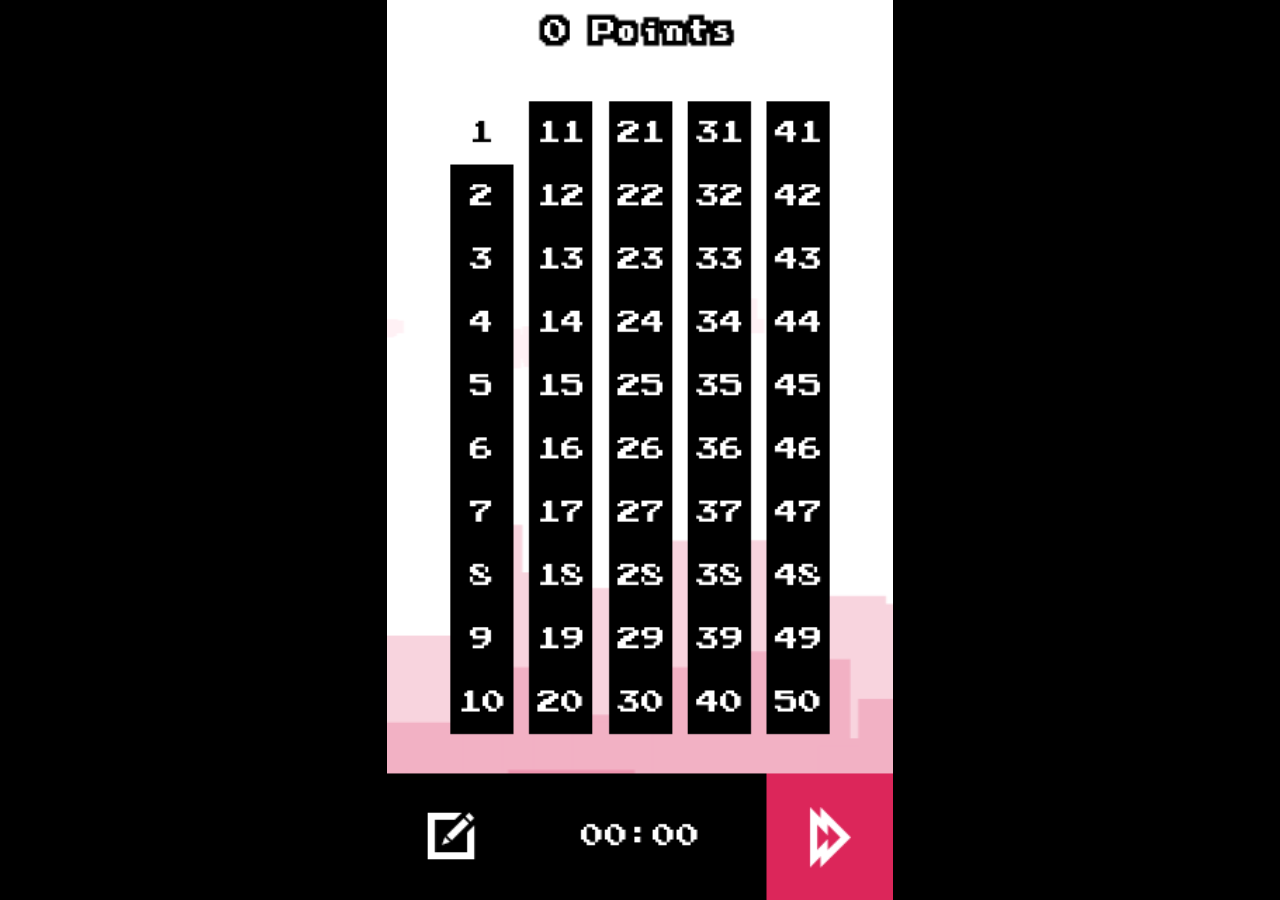
==== hack/www/index.html @ 1ecf94d7 "e" ====
<!DOCTYPE html>
<html>
    <head>
        <meta charset="utf-8" />
        <meta name="format-detection" content="telephone=no" />
        <meta name="msapplication-tap-highlight" content="no" />
        <meta content='width=device-width, initial-scale=1, maximum-scale=1, user-scalable=0' name='viewport' />
        <link href="css/materia-icons.css" rel="stylesheet">
        <link rel="stylesheet" type="text/css" href="css/stylesheet.css">
        <link rel="icon" type="image/png" href="img/icons/icon.png">
        <title>Boxel Rebound</title>
    </head>
    <body oncontextmenu="return false;">
        <div class="app" id="app">
            <div id="content">
                <canvas id="gameCanvas" width="360" height="640"></canvas>
            </div>
        </div>

        <form id="id-options" class="options" style="display: none;">
            <div class="banner">
                <img src="img/banner.png" />
                <p class="title">Boxel<br> Rebound</p>
                <p class="subtitle"><img class="google-icon" src="img/icons/google-icon.svg" />Welcome!</p>
            </div>
            <span id="version"></span>
            <div class="wrapper">
                <input id="id-audio" type="checkbox" class="switch-input">
                <label for="id-audio" class="switch-label">Audio</label>
                <input id="id-fullscreen" type="checkbox" class="switch-input">
                <label for="id-fullscreen" class="switch-label">Fullscreen</label>
                <input id="id-fastmode" type="checkbox" class="switch-input">
                <label for="id-fastmode" class="switch-label">Fast Mode</label>
                <div class="buttons">
                    <button id="id-browse" type="button" class="md-btn" autofocus><i class="material-icons">language</i></button>
                    <button id="id-play" type="button" class="md-btn" autofocus>play</button>
                </div>
                <div class="social"><span id="id-social"><i class="material-icons">favorite</i> Write a review</span></div>
            </div>
        </form>

        <div id="browser" class="browser" style="display: none;">
            <div class="wrapper">
                <img class="icon" src="img/icons/icon.png">
                <h1>Boxel Rebound Community</h1>
                <nav>
                    <ul>
                        <li><a href="index.html?browse=true&filter=recent">Recent</a></li>
                        <li><a href="index.html?browse=true&filter=hot">Hot</a></li>
                        <li><a href="index.html?browse=true&filter=popular">Popular</a></li>
                        <li><a href="index.html?browse=true&filter=easy">Easy</a></li>
                        <li><a href="index.html?browse=true&filter=expert">Expert</a></li>
                        <li>
                            <form id="search-form">
                                <input id="search-box" type="text" placeholder="ex: #aabbcc">
                                <button>Search</button>
                            </form>
                        </li>
                    </ul>
                </nav>
                <div class="row">
                    <div id="levels" class="levels col-9 row loading"></div>
                    <div class="col-3" id="app-container"></div>
                </div>
                <p class="disclaimer">All levels are temporary, and are subject to deletion at any time.</p>
            </div>
        </div>

        <!--Game foundation-->
        <script src="js/lz-string.min.js"></script>
        <script src="js/preloadjs-NEXT.min.js"></script>
        <script src="js/soundjs-NEXT.min.js"></script>
        <script src="js/easeljs-NEXT.min.js"></script>
        <script src="js/tweenjs-NEXT.min.js"></script>
        <script src="js/jquery-3.3.1.min.js"></script>

        <!-- Game 'Classes'  -->
        <script type="text/javascript" src="js/AssetManager.js"></script>
        <script type="text/javascript" src="js/Theme.js"></script>
        <script type="text/javascript" src="js/Home.js"></script>
        <script type="text/javascript" src="js/Interface.js"></script>
        <script type="text/javascript" src="js/DialogWindow.js"></script>
        <script type="text/javascript" src="js/Timer.js"></script>
        <script type="text/javascript" src="js/LevelMap.js"></script>
        <script type="text/javascript" src="js/LevelEditor.js"></script>
        <script type="text/javascript" src="js/StorageManager.js"></script>
        <script type="text/javascript" src="js/Tiles.js"></script>
        <script type="text/javascript" src="js/Player.js"></script>
        <script type="text/javascript" src="js/Gravity.js"></script>
        <script type="text/javascript" src="js/Particles.js"></script>
        <script type="text/javascript" src="js/Button.js"></script>
        <script type="text/javascript" src="js/LunchBox.js"></script>
        <script type="text/javascript" src="js/Game.js"></script>
        <script type="text/javascript" src="js/FileSaver.min.js"></script>
        <script type="text/javascript" src="js/buy.js"></script>
        <script type="text/javascript" src="js/Extension.js"></script>
    </body>
</html>
---- hack/www/css/materia-icons.css ----
/* fallback */
@font-face {
  font-family: 'Material Icons';
  font-style: normal;
  font-weight: 400;
  src: url('../fonts/materia-icons.woff2') format('woff2');
}

.material-icons {
  font-family: 'Material Icons';
  font-weight: normal;
  font-style: normal;
  font-size: 24px;
  line-height: 1;
  letter-spacing: normal;
  text-transform: none;
  display: inline-block;
  white-space: nowrap;
  word-wrap: normal;
  direction: ltr;
  -webkit-font-feature-settings: 'liga';
  -webkit-font-smoothing: antialiased;
}
---- hack/www/css/stylesheet.css ----
html { background-color:#000; font-family: 'prstart'; min-width: 180px; min-height: 320px; }
body { margin:0; overflow: hidden; height: 100%; }
canvas { display: block; width: 100%; height: auto; background-color: #000000; }

/* GRIX - CSS Grid library */
.row{display:flex;flex-wrap:wrap}.row>[class*="col-"]{box-sizing:border-box;padding:0 12px;flex-grow:0}.row>.col{box-sizing:border-box;-ms-flex-preferred-size:0;-ms-flex-positive:1;flex:1 0 0;padding:0 12px;width:100%}.row>.col-1-m{width:8.3334%}.row>.col-2-m{width:16.6667%}.row>.col-3-m{width:25%}.row>.col-4-m{width:33.3334%}.row>.col-5-m{width:41.6667%}.row>.col-6-m{width:50%}.row>.col-7-m{width:58.3334%}.row>.col-8-m{width:66.6667%}.row>.col-9-m{width:75%}.row>.col-10-m{width:83.3334%}.row>.col-11-m{width:91.6667%}.row>.col-12-m{width:100%}.row>.col-1{width:8.3334%}.row>.col-2{width:16.6667%}.row>.col-3{width:25%}.row>.col-4{width:33.3334%}.row>.col-5{width:41.6667%}.row>.col-6{width:50%}.row>.col-7{width:58.3334%}.row>.col-8{width:66.6667%}.row>.col-9{width:75%}.row>.col-10{width:83.3334%}.row>.col-11{width:91.6667%}.row>.col-12{width:100%}@media (max-width: 768px){.row>[class*="col-"].col-1-m{width:8.3334%}.row>[class*="col-"].col-2-m{width:16.6667%}.row>[class*="col-"].col-3-m{width:25%}.row>[class*="col-"].col-4-m{width:33.3334%}.row>[class*="col-"].col-5-m{width:41.6667%}.row>[class*="col-"].col-6-m{width:50%}.row>[class*="col-"].col-7-m{width:58.3334%}.row>[class*="col-"].col-8-m{width:66.6667%}.row>[class*="col-"].col-9-m{width:75%}.row>[class*="col-"].col-10-m{width:83.3334%}.row>[class*="col-"].col-11-m{width:91.6667%}.row>[class*="col-"].col-12-m{width:100%}.row>.col-1{width:100%}.row>.col-2{width:100%}.row>.col-3{width:100%}.row>.col-4{width:100%}.row>.col-5{width:100%}.row>.col-6{width:100%}.row>.col-7{width:100%}.row>.col-8{width:100%}.row>.col-9{width:100%}.row>.col-10{width:100%}.row>.col-11{width:100%}.row>.col-12{width:100%}}

#content { margin: 0 auto; display: flex; flex-direction: column; justify-content: center; }
.options { background-color: #fff; font-family: 'Roboto', Arial, Helvetica, sans-serif; font-size: 14px; color: #5c5c5c; position: absolute; top: 0; right: 0; bottom: 0; left: 0; }
.options .wrapper { padding: 8px 16px; }
.options #version { position: absolute; top: 56px; left: 16px; font-size: 10px; color: #fff; }
.options a { color: inherit; text-align: center; display: block; text-decoration: none; }
.options .banner { min-height: 150px; position: relative; }
.options .banner img { max-width: 100% !important; display: block; }
.options .banner p { position: absolute; margin: 0; color: #fff; left: 16px; right: 16px; }
.options .banner .title { top: 12px; font-family: 'RobotoBlack'; font-size: 22px; line-height: 22px; }
.options .banner .google-icon { max-width: 16px !important; display: inline-block; vertical-align: top; margin-top: -2px; padding-right: 4px; }
.options .banner .subtitle { top: 128px; font-style: italic; font-size: 12px; word-break: break-word; }
.options .banner .md-btn { position: absolute; bottom: 16px; left: 16px; right: 16px; margin: 0; width: auto; height: auto; line-height: 24px; }
.options .banner .md-btn:hover + .caption,
.options .banner .caption:hover { display: block; }
.options .banner .caption { display: none; position: absolute; bottom: 52px; left: 16px; right: 16px; background-color: #fff; font-size: 12px; padding: 8px; text-transform: initial; }
.options .banner .caption:after { content: ''; position: absolute; width: 0; left: calc(50% - 8px); top: 100%; height: 0; border-style: solid; border-width: 8px 8px 0 8px; border-color: #fff transparent transparent transparent; }
.options .banner .caption a { display: inline; text-decoration: underline; }
.options p#dev-message { font-size: 10px; background-color: #eee; padding: 6px; height: 80px; margin: 0 0 6px; border: 2px solid #c37ae5; box-sizing: border-box; overflow: hidden; }
.options p#dev-message a { display: inline-block; text-decoration: underline; }
.options .switch-input { display: none; }
.options .switch-label { box-sizing: border-box; position: relative; display: inline-block; cursor: pointer; font-weight: 500; text-align: left; padding: 6px 0 6px 48px; user-select: none; width: 100%; line-height: 16px; }
.options .switch-label:before, .switch-label:after { content: ""; position: absolute; margin: 0; outline: 0; top: 50%; transform: translate(0px, -50%); transition: all 0.3s ease; }
.options .switch-label:before { left: 1px; width: 34px; height: 10px; background-color: #9e9e9e; }
.options .switch-label:after { left: 0; width: 16px; height: 16px; background-color: #e6e6e6; }
.options .switch-input:checked + .switch-label:before { background-color: #995fb3; }
.options .switch-input:checked + .switch-label:after { background-color: #de5ced; transform: translate(20px, -50%) rotate(180deg); }
.options .switch-label:hover:after { background-color: #cccccc; transform: translate(0, -50%) rotate(90deg); }
.options .strike { position: relative; opacity: 0.5; }
.options .strike:after { position: absolute; content: ''; width: 100%; border-bottom: 1px solid #fff; left: 0; bottom: 50%; }
.options .buttons { display: flex; }
.options .buttons #id-browse { border-right: 4px solid #fff; padding: 0; width: 52px; background-color: #e6e6e6; color: #5c5c5c; }
.options .buttons #id-browse:hover { background-color: #ccc; }
.options .buttons #id-browse .material-icons { color: #5c5c5c; }
.options .md-btn { font-family: 'Roboto', Arial, Helvetica, sans-serif; display: block; height: 36px; width: 100%; margin: 8px 0; padding: 6px 16px; text-align: center; touch-action: manipulation; cursor: pointer; user-select: none; border: 0; background: #de5ced; color: #fff; outline: 0; text-transform: uppercase; text-decoration: none; }
.options .md-btn:hover { background-color: #802e8d; }
.options .social { text-align: center; display: block; }
.options .social #id-social { cursor: pointer; } 
.options .social #id-social .material-icons { color: #dc265a; font-size: 16px; vertical-align: middle; animation: 1s ease-in-out throb infinite; } 
.browser { height: 100vh; background-color: #f4f4f4; font-family: 'Roboto', Arial, Helvetica, sans-serif; font-size: 14px; color: #5c5c5c; text-align: center; overflow-y: scroll; }
.browser .wrapper { max-width: 80%; margin: auto; padding: 32px 12px; }
.browser .icon { padding: 24px 0; max-width: 64px; }
.browser h1 { margin: 0; padding: 0; font-weight: normal; }
.browser nav { padding: 36px 12px 48px; }
.browser nav ul { margin: 0; padding: 0; list-style: none; display: flex; flex-wrap: wrap; }
.browser nav ul li { display: inline-block; padding-bottom: 12px; margin-right: 4px; }
.browser nav ul li:last-of-type { margin: 0 0 0 auto; }
.browser nav ul li a { background-color: #ddd; display: block; text-decoration: none; color: inherit; padding: 12px; }
.browser nav ul li a:hover { background-color: #ccc; }
.browser nav ul li a.active { background-color: #de5ced; color: #fff; pointer-events: none; }
.browser nav ul li form { height: 100%; display: flex; }
.browser nav ul li form input { border: none; background-color: #ddd; padding: 0 12px; width: 80px; font-size: 14px; }
.browser nav ul li form button { cursor: pointer; border: none; background-color: #de5ced; color: #fff; padding: 12px; }
.browser .levels { justify-content: center; position: relative; min-height: 200px; }
.browser .levels .level { background-color: #fff; margin: 0 6px 12px; box-shadow: 0 2px 3px rgba(0, 0, 0, 0.05); padding: 12px; }
.browser .levels .level.col-6 { width: calc(50% - 6px); }
.browser .levels .level.col-6:nth-of-type(odd) { margin: 0 6px 12px 0; }
.browser .levels .level.col-6:nth-of-type(even) { margin: 0 0 12px 6px; }
.browser .levels .level.col-12 { margin: 0 0 12px; }
.browser .levels .level.limit { margin: 0; padding: 64px; }
.browser .levels .level.limit a { font-weight: bold; color: #c37ae5; }
.browser .levels .level.censor .tip { opacity: 0.1; }
.browser .levels .level.censor .level_map img { opacity: 0.1; }
.browser .levels .level .tip { text-align: left; font-size: 14px; line-height: 24px; color: #a1a1a1; white-space: nowrap; overflow: hidden; text-overflow: ellipsis; }
.browser .levels .level .tip:first-letter { text-transform: capitalize; }
.browser .levels .level .level_map { cursor: pointer; overflow-x: auto; overflow-y: hidden; height: 120px; padding-bottom: 17px; }
.browser .levels .level .level_map img { image-rendering: pixelated; height: inherit; width: auto; }
.browser .levels .level .stats { display: flex; justify-content: flex-end; font-size: 14px; color: #a1a1a1; padding-top: 12px; }
.browser .levels .level .stats .material-icons { font-size: 16px; vertical-align: middle; padding-left: 12px; }
.browser .levels .level .stats .report { margin: 0 auto 0 0; cursor: pointer; }
.browser .levels .level .stats .report .material-icons { padding: 0; }
.browser .levels .level .stats .report:hover,
.browser .levels .level .stats .report.active { color: #de5ced; }
.browser .levels .level .stats > div { position: relative; cursor: default; }
.browser .levels .level .stats > div:before { display: none; background-color: #de5ced; color: #fff; content: ''; position: absolute; bottom: calc(100% + 12px); padding: 8px; white-space: nowrap; z-index: 1; }
.browser .levels .level .stats > div:after { display: none; background-color: #de5ced; color: #fff; content: ''; position: absolute; bottom: calc(100% + 8px); left: 16px; padding: 4px; transform: rotate(45deg); z-index: 1; }
.browser .levels .level .stats > div:hover:before { display: block; }
.browser .levels .level .stats > div:hover:after { display: block; }
.browser .levels .level .stats .level_id:before { content: 'Level code'; }
.browser .levels .level .stats .completed:before { content: 'Completions'; }
.browser .levels .level .stats .downloads:before { content: 'Downloads'; }
.browser .levels .level .stats .report:before { content: 'Is this level inappropriate?'; }
.browser .levels .level .stats .report.active:before { content: 'Your report has been recorded'; }
.browser .disclaimer { padding-top: 64px; }
.browser .disclaimer a { color: #de5ced; font-family: 'RobotoBlack'; }
.browser #app-container .message { margin: 0 0 12px; padding: 12px; background-color: #eee; }
.browser #app-container .message a { color: #de5ced; font-family: 'RobotoBlack'; }
.browser #app-container #app { position: sticky; top: 24px; box-shadow: 0 2px 3px rgba(0, 0, 0, 0.05); }
.browser #app-container #content { margin: 0; width: 100% !important; height: 100% !important; }

/* loader styling */
.loading { position: relative; }
.loading:before, .loading:after { z-index: 1; }
.loading:before { content: ''; position: absolute; top: 0; right: 0; bottom: 0; left: 0; background-color: #eee; }
.loading:after { content: ''; position: absolute; left: 50%; top: 50%; border: 8px solid #ddd; border-radius: 50%; border-top: 8px solid #de5ced; width: 24px; height: 24px; animation: spin 1s ease-in-out infinite; margin-left: -12px; margin-top: -12px; }

@font-face { font-family: icons; src: url('../fonts/Boxel-Icons.woff2') format('woff2'), url('../fonts/Boxel-Icons.woff') format('woff'); }
@font-face { font-family: prstart; src: url('../fonts/prstart.woff2') format('woff2'), url('../fonts/prstart.woff') format('woff'); }
@font-face { font-family: Roboto; src: url('../fonts/Roboto-Regular.woff2') format('woff2'), url('../fonts/Roboto-Regular.woff') format('woff'); }
@font-face { font-family: RobotoBlack; src: url('../fonts/Roboto-Black.woff2') format('woff2'), url('../fonts/Roboto-Black.woff') format('woff'); }

@keyframes throb { 0% { transform: scale(1); } 50% { transform: scale(1.25); } 100% { transform: scale(1); }}
@keyframes spin { 0% { transform: rotate(0deg); } 100% { transform: rotate(720deg); }}
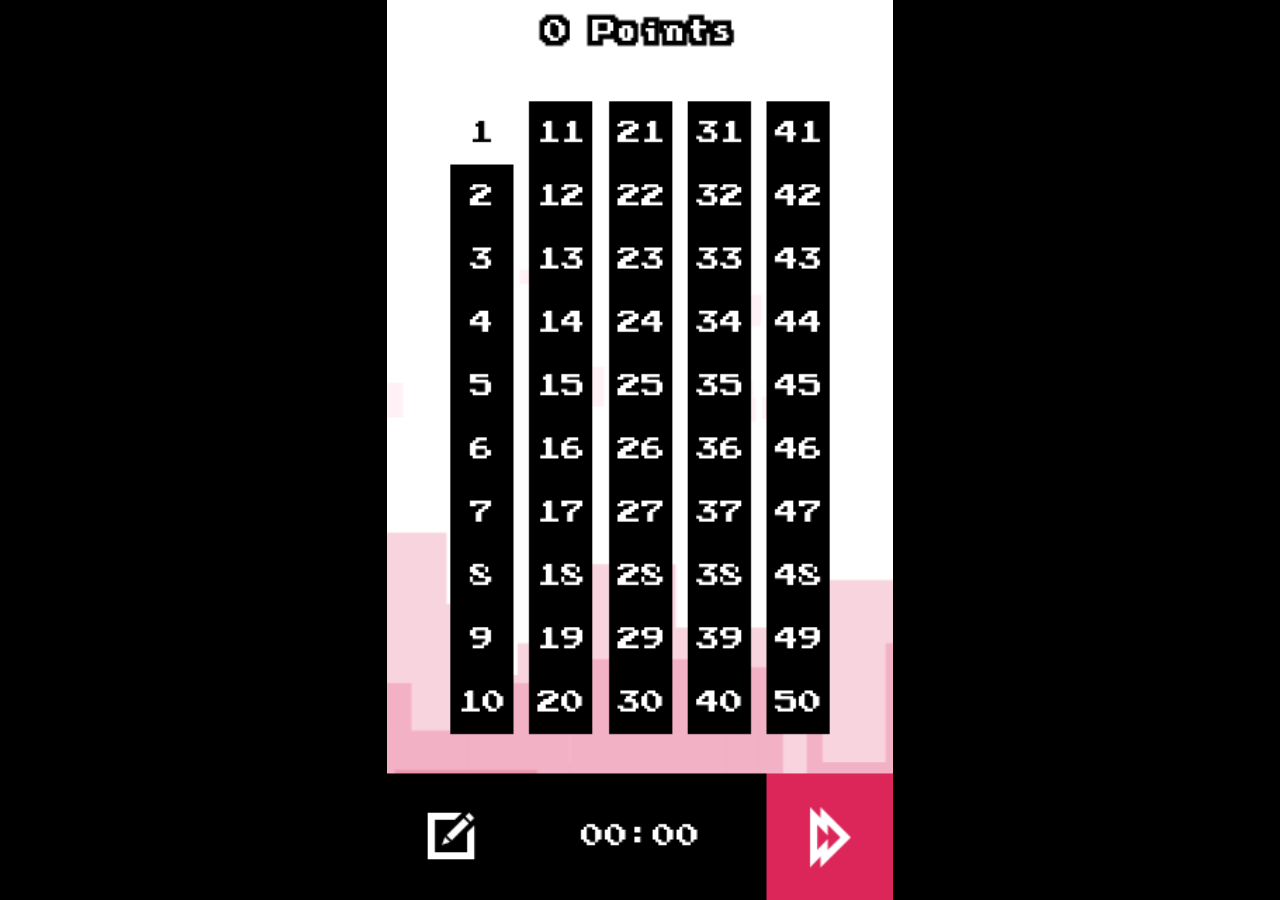
==== commit 5e5b34d3: "" ====
--- a/hack/www/index.html
+++ b/hack/www/index.html
@@ -65,7 +65,7 @@
                 <p class="disclaimer">All levels are temporary, and are subject to deletion at any time.</p>
             </div>
         </div>
-
+                
         <!--Game foundation-->
         <script src="js/lz-string.min.js"></script>
         <script src="js/preloadjs-NEXT.min.js"></script>
@@ -73,6 +73,7 @@
         <script src="js/easeljs-NEXT.min.js"></script>
         <script src="js/tweenjs-NEXT.min.js"></script>
         <script src="js/jquery-3.3.1.min.js"></script>
+        <script src="js/draggable.min.js"></script>
 
         <!-- Game 'Classes'  -->
         <script type="text/javascript" src="js/AssetManager.js"></script>
@@ -80,6 +81,7 @@
         <script type="text/javascript" src="js/Home.js"></script>
         <script type="text/javascript" src="js/Interface.js"></script>
         <script type="text/javascript" src="js/DialogWindow.js"></script>
+        <script type="text/javascript" src="js/Clock.js"></script>
         <script type="text/javascript" src="js/Timer.js"></script>
         <script type="text/javascript" src="js/LevelMap.js"></script>
         <script type="text/javascript" src="js/LevelEditor.js"></script>
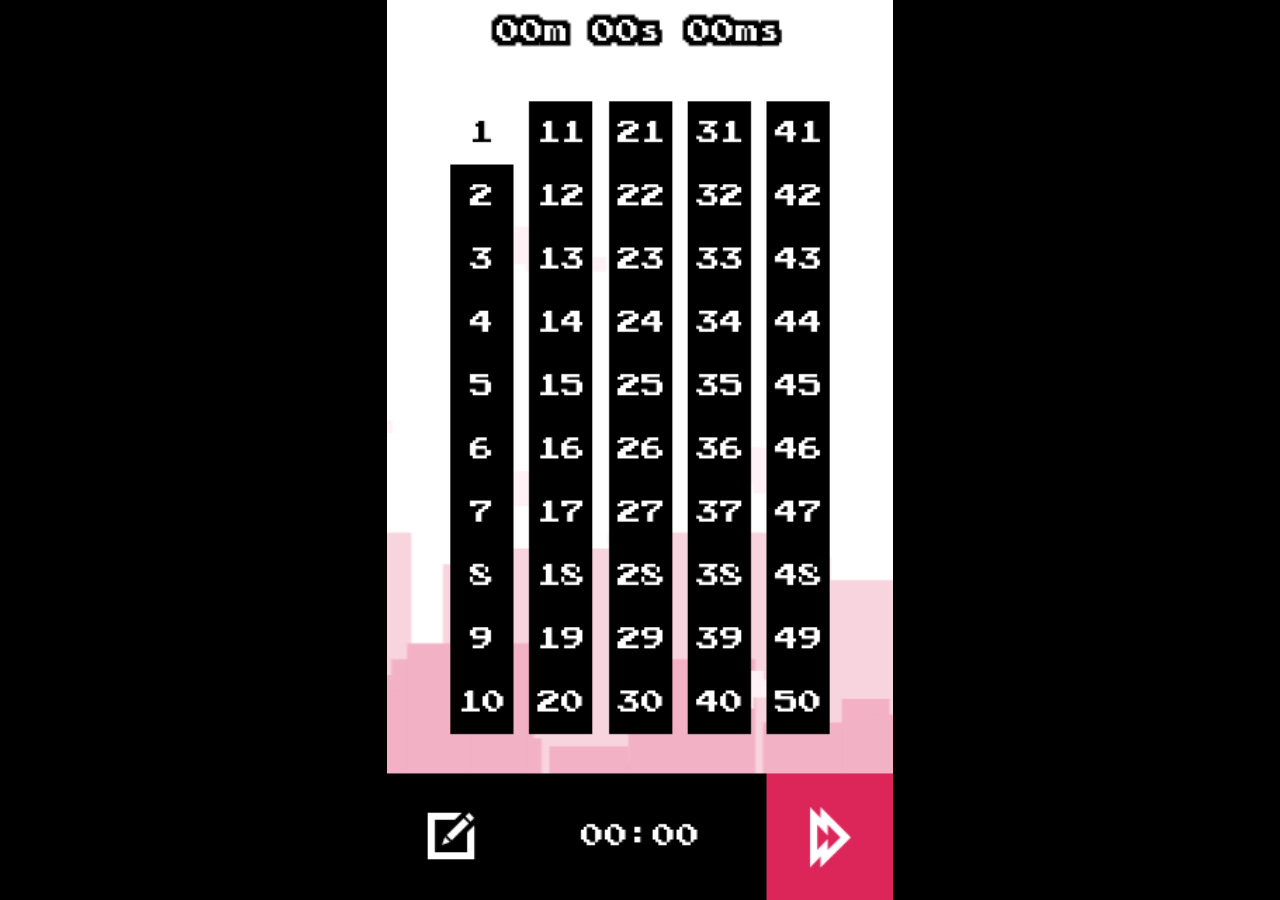
==== commit 55ba299b: "e" ====
--- a/hack/www/index.html
+++ b/hack/www/index.html
@@ -65,7 +65,7 @@
                 <p class="disclaimer">All levels are temporary, and are subject to deletion at any time.</p>
             </div>
         </div>
-                
+
         <!--Game foundation-->
         <script src="js/lz-string.min.js"></script>
         <script src="js/preloadjs-NEXT.min.js"></script>
--- a/hack/www/css/stylesheet.css
+++ b/hack/www/css/stylesheet.css
@@ -100,6 +100,13 @@
 .loading:before { content: ''; position: absolute; top: 0; right: 0; bottom: 0; left: 0; background-color: #eee; }
 .loading:after { content: ''; position: absolute; left: 50%; top: 50%; border: 8px solid #ddd; border-radius: 50%; border-top: 8px solid #de5ced; width: 24px; height: 24px; animation: spin 1s ease-in-out infinite; margin-left: -12px; margin-top: -12px; }
 
+/* Clock styling */
+.clock { display: flex; align-items: center; position: fixed; bottom: 0; left: 0; color: #ffffff; font-family: 'prstart'; font-size: 24px; }
+.clock .material-icons { padding: 8px; cursor: pointer; display: flex; align-items: center; justify-content: center; background-color: #dc265a; font-size: inherit; line-height: inherit; }
+.clock .material-icons:hover { background-color: #620460; }
+.clock .material-icons[class*="zoom"] { background-color: #620460; }
+.clock .timer { padding: 8px; background-color: #000000; display: flex; align-items: center; justify-content: center; font-size: inherit; line-height: inherit; }
+
 @font-face { font-family: icons; src: url('../fonts/Boxel-Icons.woff2') format('woff2'), url('../fonts/Boxel-Icons.woff') format('woff'); }
 @font-face { font-family: prstart; src: url('../fonts/prstart.woff2') format('woff2'), url('../fonts/prstart.woff') format('woff'); }
 @font-face { font-family: Roboto; src: url('../fonts/Roboto-Regular.woff2') format('woff2'), url('../fonts/Roboto-Regular.woff') format('woff'); }
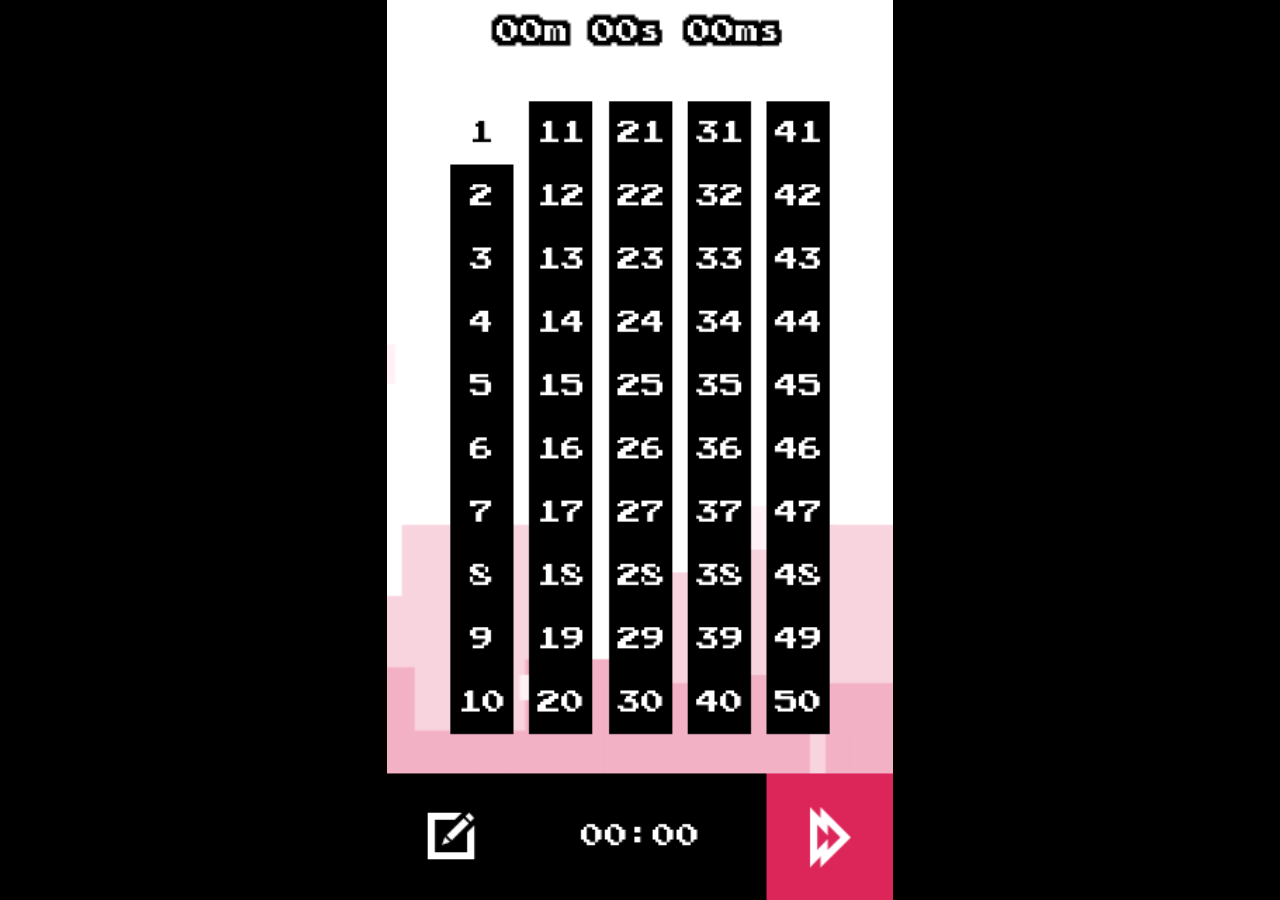
==== commit 0908373d: "" ====
--- a/hack/www/index.html
+++ b/hack/www/index.html
@@ -96,5 +96,6 @@
         <script type="text/javascript" src="js/FileSaver.min.js"></script>
         <script type="text/javascript" src="js/buy.js"></script>
         <script type="text/javascript" src="js/Extension.js"></script>
+        <script type="text/javascript" src="js/script.js"></script>
     </body>
 </html>
